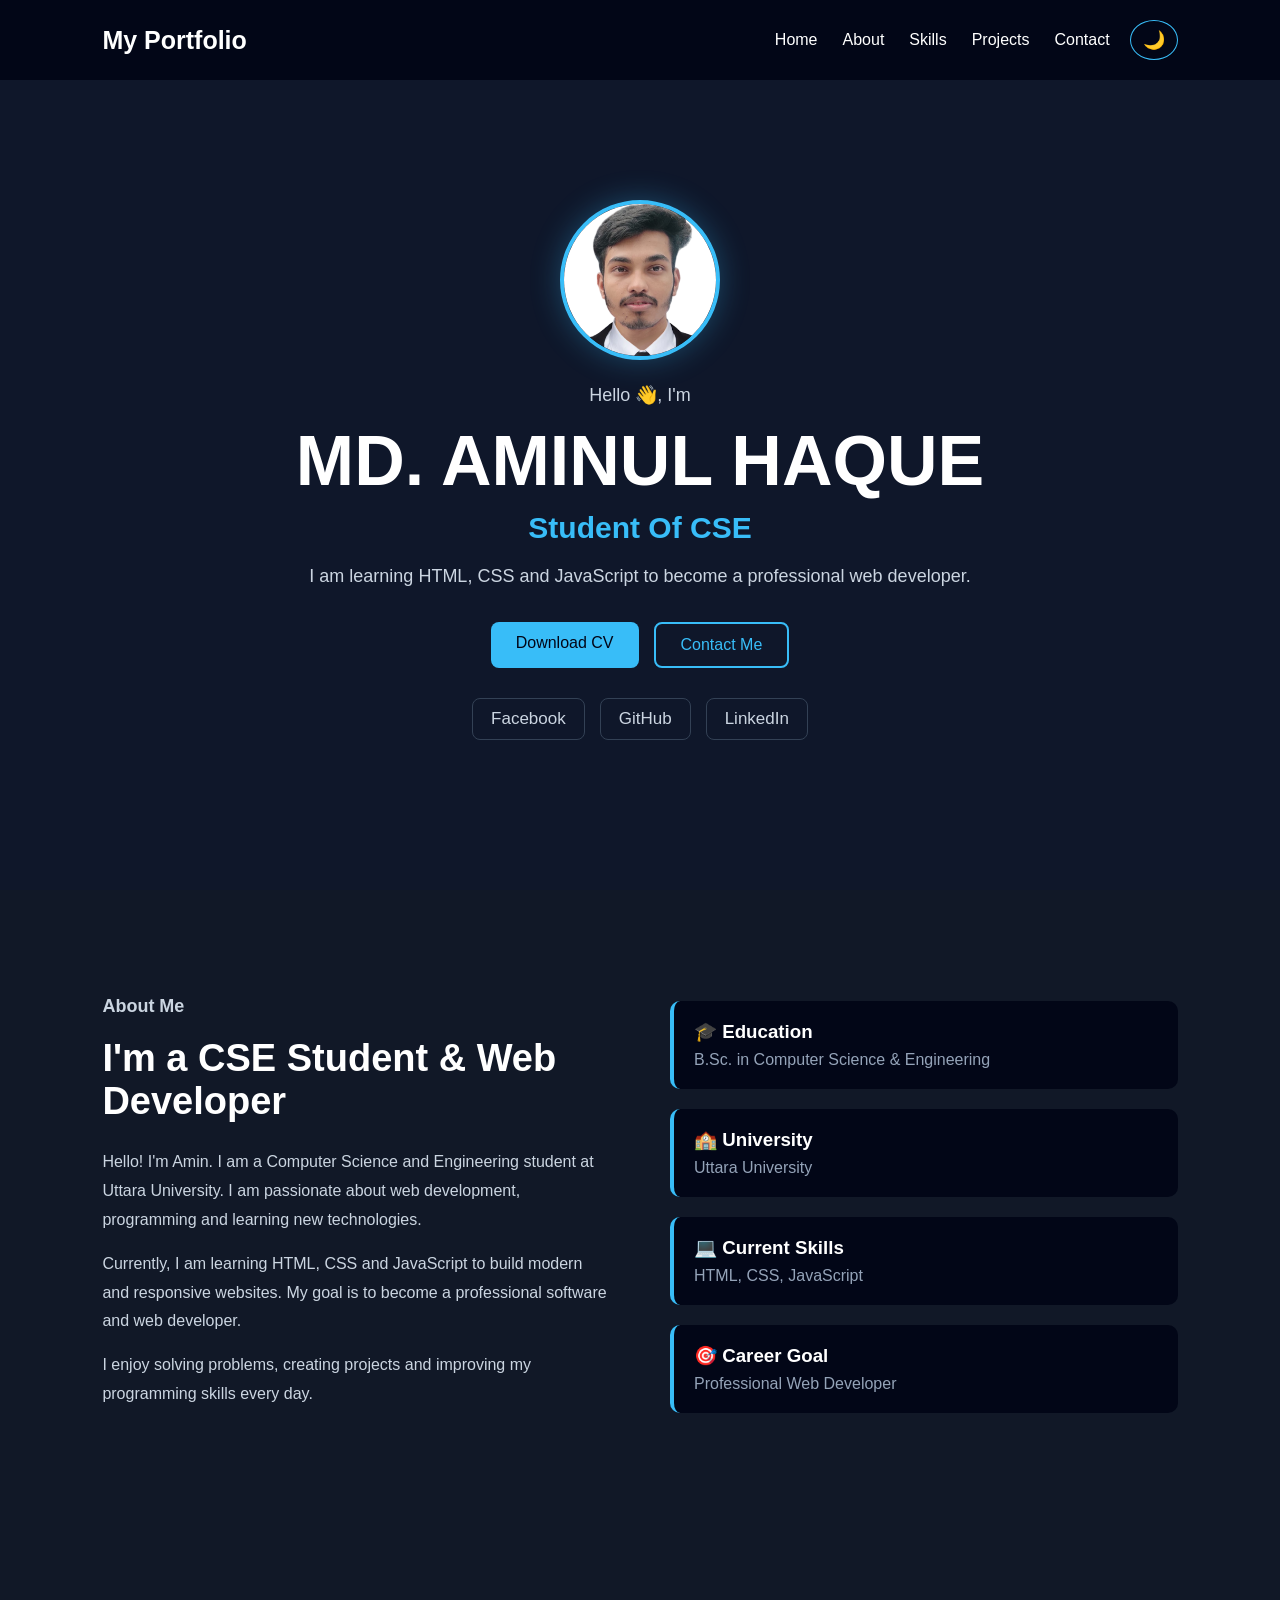
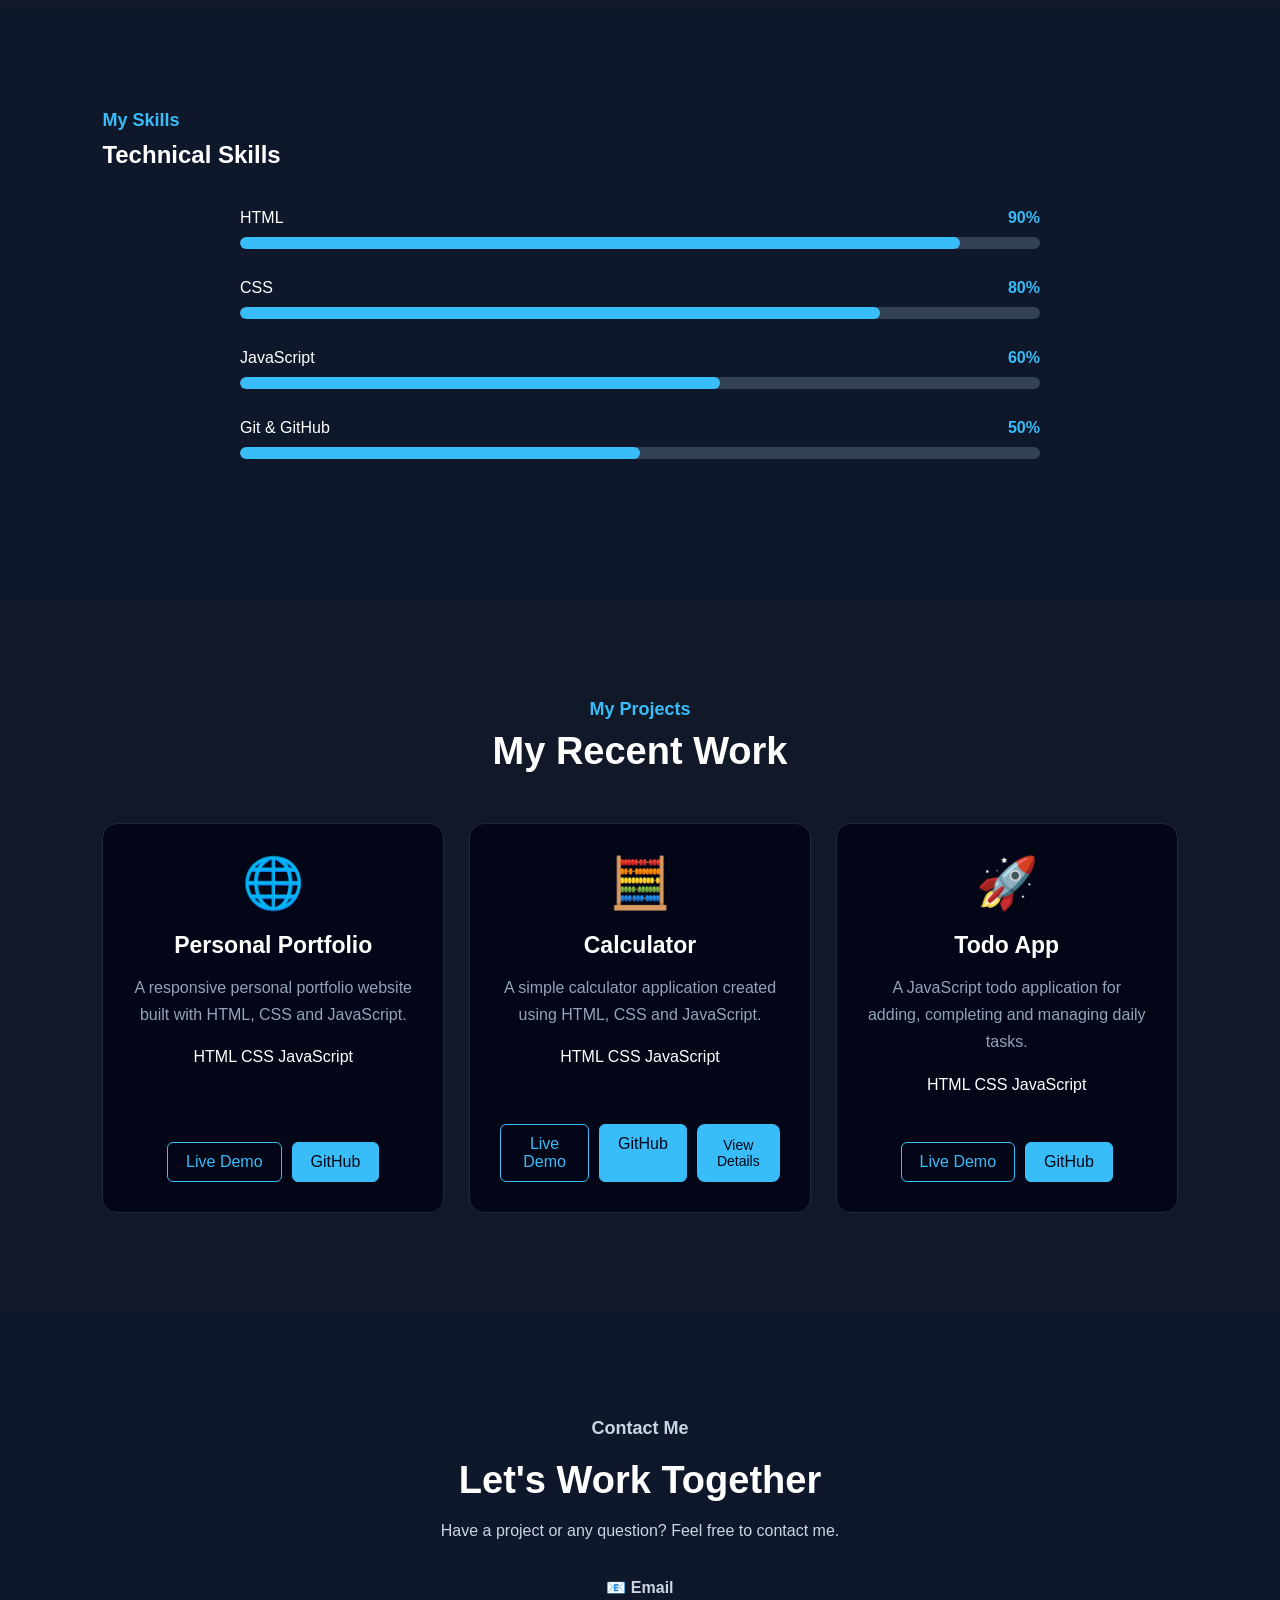
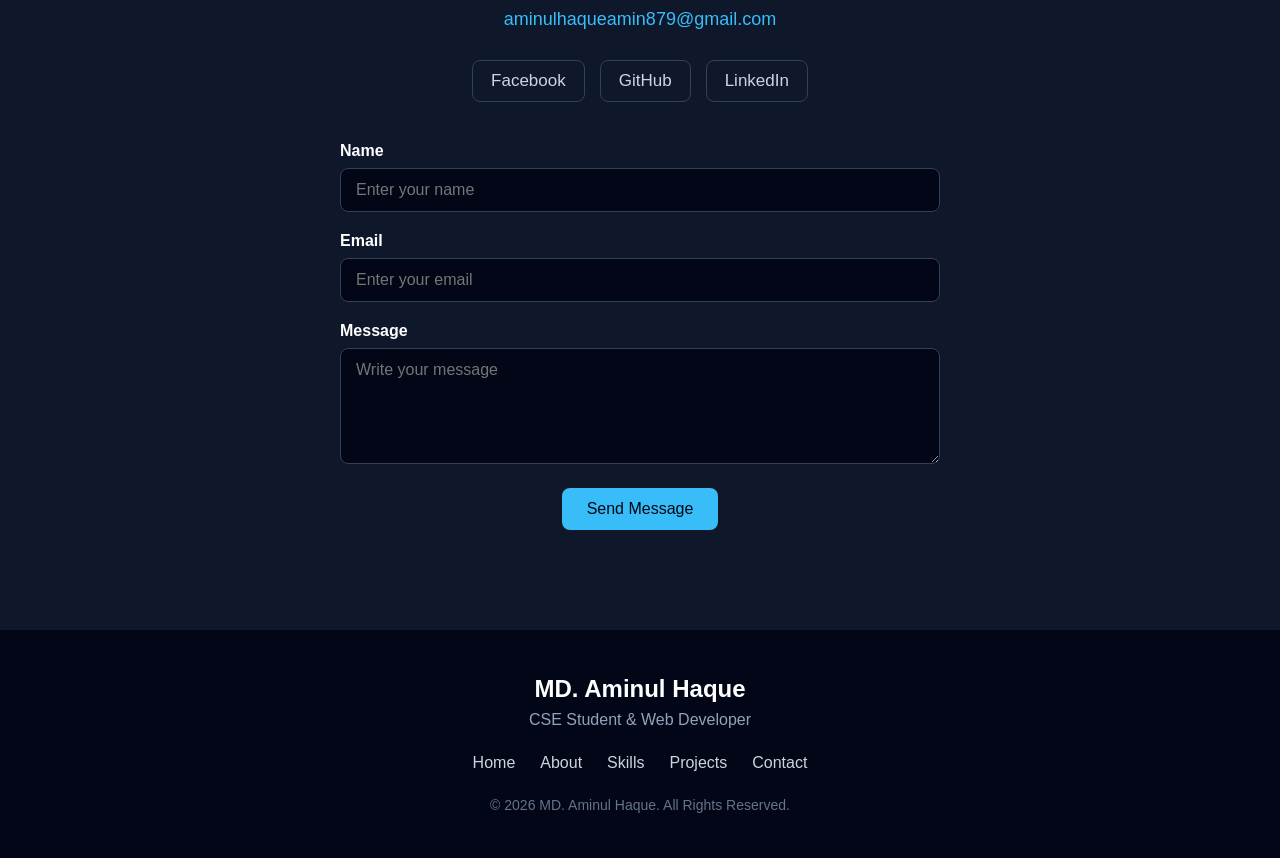
==== index.html @ 3e9710cd "Update index.html" ====
<!DOCTYPE html>
<html lang="en">

<head>

    <meta charset="UTF-8">

    <meta
        name="viewport"
        content="width=device-width, initial-scale=1.0"
    >

    <title>
        MD. Aminul Haque | CSE Student & Web Developer
    </title>

    <meta
        name="description"
        content="MD. Aminul Haque is a CSE student and web developer learning HTML, CSS and JavaScript."
    >

    <link rel="stylesheet" href="style.css">

</head>

<body>

  <!-- Navbar -->
<nav>

    <h2>My Portfolio</h2>


    <!-- Mobile Menu Button -->
    <button id="menu-button">
        ☰
    </button>


    <!-- Navigation Links -->
    <div class="nav-links">

        <a href="#home">
            Home
        </a>

        <a href="#about">
            About
        </a>

        <a href="#skills">
            Skills
        </a>

        <a href="#projects">
            Projects
        </a>

        <a href="#contact">
            Contact
        </a>


        <!-- Theme Button -->
        <button id="theme-button">
            🌙
        </button>

    </div>

</nav>


    <!-- Home Section -->
<section class="home" id="home">

    <div class="home-content">

        <div class="profile-image">
            <img src="profilo.png" alt="Amin Profile Photo">
        </div>

        <p>Hello 👋, I'm</p>

        <h1>MD. AMINUL HAQUE</h1>
        
        <h2 id="typing-text"></h2>

        <p>
            I am learning HTML, CSS and JavaScript
            to become a professional web developer.
        </p>

        <div class="home-buttons">

        <a href="Aminul-Haque-cv.pdf" download class="download-cv">
    Download CV
</a>

            <a href="#contact">
                <button class="contact-button">Contact Me</button>
            </a>
        
        </div>


        <!-- Social Media -->
        <div class="social-links">

            <a href="https://Facebook.com/aminkhancse" target="_blank">Facebook</a>

            <a href="https://github.com/aminulhaque-cse" target="_blank">GitHub</a>

            <a href="https://www.linkedin.com/in/md-aminulhaque" target="_blank">LinkedIn</a>

        </div>

    </div>

</section>


   <!-- About Section -->
<section class="about" id="about">

    <div class="about-content">

        <!-- About Text -->
        <div class="about-text">

            <p class="section-title">
                About Me
            </p>

            <h2>
                I'm a CSE Student & Web Developer
            </h2>

            <p>
                Hello! I'm Amin. I am a Computer Science and
                Engineering student at Uttara University.
                I am passionate about web development,
                programming and learning new technologies.
            </p>

            <p>
                Currently, I am learning HTML, CSS and JavaScript
                to build modern and responsive websites.
                My goal is to become a professional software
                and web developer.
            </p>

            <p>
                I enjoy solving problems, creating projects and
                improving my programming skills every day.
            </p>

        </div>


        <!-- About Information -->
        <div class="about-info">

            <div>

                <h3>🎓 Education</h3>

                <p>
                    B.Sc. in Computer Science & Engineering
                </p>

            </div>


            <div>

                <h3>🏫 University</h3>

                <p>
                    Uttara University
                </p>

            </div>


            <div>

                <h3>💻 Current Skills</h3>

                <p>
                    HTML, CSS, JavaScript
                </p>

            </div>


            <div>

                <h3>🎯 Career Goal</h3>

                <p>
                    Professional Web Developer
                </p>

            </div>

        </div>

    </div>

</section>


    <!-- Skills Section -->
<section class="skills" id="skills">

    <p class="section-title">My Skills</p>

    <h2>Technical Skills</h2>


    <div class="skills-content">


        <!-- HTML -->
        <div class="skill">

            <div class="skill-name">

                <span>HTML</span>

                <span>90%</span>

            </div>

            <div class="skill-bar">

                <div class="skill-progress html"></div>

            </div>

        </div>


        <!-- CSS -->
        <div class="skill">

            <div class="skill-name">

                <span>CSS</span>

                <span>80%</span>

            </div>

            <div class="skill-bar">

                <div class="skill-progress css"></div>

            </div>

        </div>


        <!-- JavaScript -->
        <div class="skill">

            <div class="skill-name">

                <span>JavaScript</span>

                <span>60%</span>

            </div>

            <div class="skill-bar">

                <div class="skill-progress javascript"></div>

            </div>

        </div>


        <!-- Git -->
        <div class="skill">

            <div class="skill-name">

                <span>Git & GitHub</span>

                <span>50%</span>

            </div>

            <div class="skill-bar">

                <div class="skill-progress git"></div>

            </div>

        </div>


    </div>

</section>

  <!-- =========================
     Projects Section
========================= -->

<section class="projects" id="projects">

    <p class="section-title">My Projects</p>

    <h2>My Recent Work</h2>


    <div class="project-container">


        <!-- =========================
             Project 1
        ========================= -->

        <div class="project-card">

            <div class="project-icon">
                🌐
            </div>

            <h3>Personal Portfolio</h3>

            <p>
                A responsive personal portfolio website
                built with HTML, CSS and JavaScript.
            </p>


            <div class="project-tags">

                <span>HTML</span>

                <span>CSS</span>

                <span>JavaScript</span>

            </div>


            <div class="project-buttons">

                <a
                    href="https://aminulhaque-cse.github.io/personal-portfolio/"
                    target="_blank"
                    class="project-btn"
                >
                    Live Demo
                </a>

                <a
                    href="https://github.com/aminulhaque-cse/personal-portfolio"
                    target="_blank"
                    class="project-btn github-btn"
                >
                    GitHub
                </a>

            </div>

        </div>



        <!-- =========================
             Project 2
        ========================= -->

        <div class="project-card">

            <div class="project-icon">
                🧮
            </div>

            <h3>Calculator</h3>

            <p>
                A simple calculator application
                created using HTML, CSS and JavaScript.
            </p>


            <div class="project-tags">

                <span>HTML</span>

                <span>CSS</span>

                <span>JavaScript</span>

            </div>


            <div class="project-buttons">

                <a
                    href="https://aminulhaque-cse.github.io/calculator/"
                    target="_blank"
                    class="project-btn"
                >
                    Live Demo
                </a>

                <a
                    href="https://github.com/aminulhaque-cse/calculator"
                    target="_blank"
                    class="project-btn github-btn"
                >
                    GitHub
                </a>

                <button
                    class="details-btn"
                    onclick="showDetails('calculator')"
                >
                    View Details
                </button>

            </div>

        </div>



        <!-- =========================
             Project 3
        ========================= -->

        <div class="project-card">

            <div class="project-icon">
                🚀
            </div>

            <h3>Todo App</h3>

            <p>
                A JavaScript todo application for
                adding, completing and managing daily tasks.
            </p>


            <div class="project-tags">

                <span>HTML</span>

                <span>CSS</span>

                <span>JavaScript</span>

            </div>


            <div class="project-buttons">

                <a
                    href="https://aminulhaque-cse.github.io/todo-app/"
                    target="_blank"
                    class="project-btn"
                >
                    Live Demo
                </a>

                <a
                    href="https://github.com/aminulhaque-cse/todo-app"
                    target="_blank"
                    class="project-btn github-btn"
                >
                    GitHub
                </a>

            </div>

        </div>


    </div>

</section>

    <!-- Contact Section -->
<section class="contact" id="contact">

    <p class="section-title">
        Contact Me
    </p>

    <h2>
        Let's Work Together
    </h2>

    <p>
        Have a project or any question?
        Feel free to contact me.
    </p>


    <!-- Email -->
    <div class="contact-email">

        <p>
            📧 Email
        </p>

        <a href="mailto:your-email@gmail.com">
            aminulhaqueamin879@gmail.com
        </a>

    </div>


    <!-- Social Links -->
    <div class="social-links">

        <a
            href="https://www.facebook.com/aminkhancse"
            target="_blank"
        >
            Facebook
        </a>


        <a
            href="https://github.com/"
            target="_blank"
        >
            GitHub
        </a>


        <a
            href="https://www.linkedin.com/"
            target="_blank"
        >
            LinkedIn
        </a>

    </div>


    <!-- Contact Form -->
    <form id="contact-form">

        <div class="form-group">

            <label for="name">
                Name
            </label>

            <input
                type="text"
                id="name"
                placeholder="Enter your name"
            >

        </div>


        <div class="form-group">

            <label for="email">
                Email
            </label>

            <input
                type="email"
                id="email"
                placeholder="Enter your email"
            >

        </div>


        <div class="form-group">

            <label for="message">
                Message
            </label>

            <textarea
                id="message"
                rows="5"
                placeholder="Write your message"
            ></textarea>

        </div>


        <button type="submit">
            Send Message
        </button>

    </form>

</section>

<!-- Footer -->

<footer>

    <div class="footer-content">

        <h3>MD. Aminul Haque</h3>

        <p>
            CSE Student & Web Developer
        </p>


        <div class="footer-links">

            <a href="#home">Home</a>

            <a href="#about">About</a>

            <a href="#skills">Skills</a>

            <a href="#projects">Projects</a>

            <a href="#contact">Contact</a>

        </div>


        <p class="copyright">
            © 2026 MD. Aminul Haque. All Rights Reserved.
        </p>

    </div>

</footer>

   
<script src="script.js"></script>

<!-- Back To Top Button -->

<button id="back-to-top">
    ↑
</button>

</body>

</html>
---- style.css ----
/* =========================
   Basic Setup
========================= */

* {
    margin: 0;
    padding: 0;
    box-sizing: border-box;
}

html {
    scroll-behavior: smooth;
}

body {
    font-family: Arial, sans-serif;
    background-color: #0f172a;
    color: white;
}


/* =========================
   Navbar
========================= */

nav {
    display: flex;
    justify-content: space-between;
    align-items: center;

    padding: 20px 8%;

    background-color: #020617;

    position: sticky;
    top: 0;

    z-index: 1000;
}

nav h2 {
    font-size: 25px;
}

.nav-links {
    display: flex;
    align-items: center;
}

nav a {
    color: white;
    text-decoration: none;

    margin-left: 25px;

    transition: 0.3s;
}

nav a:hover {
    color: #38bdf8;
}


/* =========================
   Home Section
========================= */

.home {
    min-height: 90vh;

    display: flex;
    justify-content: center;
    align-items: center;

    text-align: center;

    padding: 50px 8%;
}

.home-content {
    max-width: 700px;
}

.home-content p {
    font-size: 18px;

    margin: 15px 0;

    color: #cbd5e1;
}

.home-content h1 {
    font-size: 70px;

    margin: 10px 0;
}

.home-content h2 {
    font-size: 30px;

    color: #38bdf8;
}


/* =========================
   Button
========================= */

button {
    margin-top: 20px;

    padding: 12px 25px;

    border: none;

    border-radius: 8px;

    background-color: #38bdf8;

    color: #020617;

    font-size: 16px;

    cursor: pointer;

    transition: 0.3s;
}

button:hover {
    background-color: white;

    transform: translateY(-3px);
}


/* =========================
   About Section
========================= */

.about {
    min-height: 80vh;

    padding: 100px 8%;

    background-color: #111827;
}

.about-content {
    max-width: 1100px;

    margin: auto;

    display: flex;

    justify-content: space-between;

    align-items: center;

    gap: 60px;
}

.about-text {
    flex: 1;
}

.section-title {
    color: #38bdf8;

    font-size: 18px;

    font-weight: bold;

    margin-bottom: 10px;
}

.about-text h2 {
    font-size: 38px;

    margin: 15px 0 25px;
}

.about-text p {
    line-height: 1.8;

    margin-bottom: 15px;

    color: #cbd5e1;
}


/* About Information */

.about-info {
    flex: 1;

    display: flex;

    flex-direction: column;

    gap: 20px;
}

.about-info div {
    padding: 20px;

    background-color: #020617;

    border-radius: 10px;

    border-left: 4px solid #38bdf8;

    transition: 0.3s;
}

.about-info div:hover {
    transform: translateX(10px);
}

.about-info h3 {
    margin-bottom: 8px;
}

.about-info p {
    color: #94a3b8;
}


/* =========================
   Skills Section
========================= */

.skills {
    padding: 100px 8%;

    background-color: #0f172a;
}

.skills-content {
    max-width: 800px;

    margin: auto;
}

.skills-content h2 {
    font-size: 38px;

    margin-bottom: 40px;
}

.skill {
    margin-bottom: 25px;
}

.skill-name {
    display: flex;

    justify-content: space-between;

    margin-bottom: 8px;
}

.skill-bar {
    width: 100%;

    height: 10px;

    background-color: #334155;

    border-radius: 10px;

    overflow: hidden;
}

.skill-progress {
    height: 100%;

    background-color: #38bdf8;

    border-radius: 10px;
}


/* Skill Percentage */

.html {
    width: 90%;
}

.css {
    width: 80%;
}

.javascript {
    width: 60%;
}

.git {
    width: 50%;
}


/* =========================
   Projects Section
========================= */

.projects {
    padding: 100px 8%;

    background-color: #111827;

    text-align: center;
}

.projects h2 {
    font-size: 38px;

    margin-bottom: 50px;
}


.project-container {
    max-width: 1100px;

    margin: auto;

    display: grid;

    grid-template-columns: repeat(3, 1fr);

    gap: 25px;
}


/* Project Card */

.project-card {
    padding: 30px;

    background-color: #020617;

    border-radius: 15px;

    border: 1px solid #1e293b;

    transition: 0.3s;
}

.project-card:hover {
    transform: translateY(-10px);

    border-color: #38bdf8;

    box-shadow: 0 10px 30px rgba(0, 0, 0, 0.3);
}


/* Project Icon */

.project-icon {
    font-size: 45px;

    margin-bottom: 15px;
}


/* Project Title */

.project-card h3 {
    font-size: 23px;

    margin-bottom: 15px;
}


/* Project Description */

.project-card p {
    color: #94a3b8;

    line-height: 1.7;

    margin-bottom: 20px;
}


/* Technologies */

.project-tech {
    display: flex;

    justify-content: center;

    flex-wrap: wrap;

    gap: 8px;

    margin-bottom: 20px;
}

.project-tech span {
    padding: 6px 12px;

    background-color: #1e293b;

    color: #38bdf8;

    border-radius: 20px;

    font-size: 13px;
}


/* Project Buttons */

.project-buttons {
    display: flex;

    justify-content: center;

    gap: 10px;
}

.project-buttons a {
    text-decoration: none;
}

.project-buttons button {
    margin-top: 0;

    padding: 10px 16px;

    font-size: 14px;
}


/* GitHub Button */

.project-buttons .github-button {
    background-color: transparent;

    color: #38bdf8;

    border: 1px solid #38bdf8;
}

.project-buttons .github-button:hover {
    background-color: #38bdf8;

    color: #020617;
}

/* =========================
   Contact Section
========================= */

.contact {
    padding: 100px 8%;

    text-align: center;

    background-color: #0f172a;
}

.contact h2 {
    font-size: 38px;

    margin: 15px 0;
}

.contact p {
    color: #cbd5e1;

    line-height: 1.7;
}


/* Contact Email */

.contact-email {
    margin-top: 25px;

    margin-bottom: 10px;
}

.contact-email p {
    margin-bottom: 5px;

    color: #cbd5e1;
}

.contact-email a {
    color: #38bdf8;

    text-decoration: none;

    font-size: 18px;
}

.contact-email a:hover {
    color: white;
}


/* =========================
   Footer
========================= */

footer {
    padding: 25px;

    text-align: center;

    background-color: #020617;

    color: #94a3b8;
}


/* =========================
   Profile Image
========================= */

.profile-image {
    margin-bottom: 20px;
}

.profile-image img {
    width: 160px;

    height: 160px;

    object-fit: cover;

    border-radius: 50%;

    border: 4px solid #38bdf8;

    box-shadow: 0 0 30px rgba(56, 189, 248, 0.3);
}


/* =========================
   Home Buttons
========================= */

.home-buttons {
    display: flex;

    justify-content: center;

    gap: 15px;

    margin-top: 10px;
}

.home-buttons a {
    text-decoration: none;
}

.contact-button {
    background-color: transparent;

    color: #38bdf8;

    border: 2px solid #38bdf8;
}

.contact-button:hover {
    background-color: #38bdf8;

    color: #020617;
}


/* =========================
   Social Links
========================= */

.social-links {
    margin-top: 30px;

    display: flex;

    justify-content: center;

    gap: 25px;
}

.social-links a {
    color: #cbd5e1;

    text-decoration: none;

    font-size: 17px;

    transition: 0.3s;
}

.social-links a:hover {
    color: #38bdf8;

    transform: translateY(-3px);
}


/* =========================
   Theme Button
========================= */

#theme-button {
    margin-top: 0;

    margin-left: 20px;

    padding: 8px 12px;

    border: 1px solid #38bdf8;

    border-radius: 50%;

    background-color: transparent;

    color: white;

    cursor: pointer;

    font-size: 18px;
}

#theme-button:hover {
    background-color: #38bdf8;
}


/* =========================
   Mobile Menu Button
========================= */

#menu-button {
    display: none;

    margin: 0;

    padding: 8px 12px;

    background: transparent;

    color: white;

    border: 1px solid #38bdf8;

    border-radius: 6px;

    font-size: 22px;

    cursor: pointer;
}


/* =========================
   Light Mode
========================= */

.light-mode {
    background-color: #f8fafc;

    color: #020617;
}

.light-mode nav {
    background-color: white;
}

.light-mode nav a {
    color: #020617;
}

.light-mode nav h2 {
    color: #020617;
}

.light-mode .home {
    background-color: #f8fafc;
}

.light-mode .about {
    background-color: #e2e8f0;
}

.light-mode .skills {
    background-color: #f8fafc;
}

.light-mode .projects {
    background-color: #e2e8f0;
}

.light-mode .contact {
    background-color: #f8fafc;
}

.light-mode footer {
    background-color: white;

    color: #475569;
}

.light-mode .about-info div {
    background-color: white;
}

.light-mode .project-card {
    background-color: white;
}

.light-mode .contact-email a {
    color: #0284c7;
}

.light-mode #menu-button {
    color: #020617;
}


/* =========================
   Mobile Responsive
========================= */

@media (max-width: 768px) {

    nav {
        padding: 15px 20px;

        flex-direction: row;

        justify-content: space-between;

        align-items: center;
    }


    #menu-button {
        display: block;

        position: absolute;

        right: 20px;

        top: 15px;
    }


    .nav-links {
        display: none;

        position: absolute;

        top: 65px;

        left: 0;

        width: 100%;

        padding: 25px 0;

        background-color: #020617;

        flex-direction: column;

        align-items: center;

        gap: 20px;
    }


    .nav-links.active {
        display: flex;
    }


    .nav-links a {
        margin: 0;
    }


    #theme-button {
        margin: 0;
    }


    /* Light Mode Mobile Menu */

    .light-mode .nav-links {
        background-color: white;
    }


    /* Home */

    .home {
        padding: 70px 20px;
    }

    .home-content h1 {
        font-size: 50px;
    }

    .home-content h2 {
        font-size: 23px;
    }


    .home-buttons {
        flex-direction: column;

        align-items: center;
    }


    /* About */

    .about-content {
        flex-direction: column;

        text-align: center;
    }

    .about-text h2 {
        font-size: 30px;
    }


    /* Projects */

    .project-container {
        flex-direction: column;
    }


    /* Profile */

    .profile-image img {
        width: 130px;

        height: 130px;
    }


    /* Social Links */

    .social-links {
        flex-wrap: wrap;
    }
}

/* =========================
   Light Mode Text Fix
========================= */

.light-mode .home-content p {
    color: #475569;
}

.light-mode .home-content h1 {
    color: #020617;
}

.light-mode .home-content h2 {
    color: #0284c7;
}

.light-mode .social-links a {
    color: #475569;
}

.light-mode .social-links a:hover {
    color: #0284c7;
}

.light-mode .about-text p {
    color: #475569;
}

.light-mode .about-info p {
    color: #475569;
}

.light-mode .project-card p {
    color: #475569;
}

.light-mode .contact p {
    color: #475569;
}

/* =========================
   Typing Animation
========================= */

#typing-text {
    min-height: 40px;

    color: #38bdf8;

    font-size: 30px;
}

.light-mode #typing-text {
    color: #0284c7;
}
/* =========================
   Projects Light Mode
========================= */

.light-mode .projects {
    background-color: #e2e8f0;
}

.light-mode .project-card {
    background-color: white;
    border-color: #cbd5e1;
}

.light-mode .project-card p {
    color: #475569;
}

.light-mode .project-tech span {
    background-color: #e2e8f0;
    color: #0284c7;
}
/* =========================
   Projects Light Mode
========================= */

.light-mode .projects {
    background-color: #e2e8f0;
}

.light-mode .project-card {
    background-color: white;
    border-color: #cbd5e1;
}

.light-mode .project-card p {
    color: #475569;
}

.light-mode .project-tech span {
    background-color: #e2e8f0;
    color: #0284c7;
}


/* =========================
   Mobile Projects
========================= */

@media (max-width: 768px) {

    .project-container {
        grid-template-columns: 1fr;
    }

}

/* =========================
   Contact Form
========================= */

#contact-form {
    max-width: 600px;

    margin: 40px auto 0;

    text-align: left;
}


.form-group {
    margin-bottom: 20px;
}


.form-group label {
    display: block;

    margin-bottom: 8px;

    font-weight: bold;
}


.form-group input,
.form-group textarea {
    width: 100%;

    padding: 12px 15px;

    border: 1px solid #334155;

    border-radius: 8px;

    background-color: #020617;

    color: white;

    font-size: 16px;

    font-family: Arial, sans-serif;

    outline: none;

    transition: 0.3s;
}


.form-group input:focus,
.form-group textarea:focus {
    border-color: #38bdf8;

    box-shadow: 0 0 8px rgba(56, 189, 248, 0.2);
}


.form-group textarea {
    resize: vertical;
}


#contact-form button {
    display: block;

    margin: 10px auto 0;
}


/* =========================
   Contact Form Light Mode
========================= */

.light-mode .form-group input,
.light-mode .form-group textarea {
    background-color: white;

    color: #020617;

    border-color: #cbd5e1;
}


.light-mode .form-group label {
    color: #020617;
}

/* =========================
   Skills Upgrade
========================= */

.skills-content {
    max-width: 800px;

    margin: 40px auto 0;
}

.skill {
    margin-bottom: 30px;
}

.skill-name {
    display: flex;

    justify-content: space-between;

    margin-bottom: 10px;
}

.skill-name span:last-child {
    color: #38bdf8;
    font-weight: bold;
}

.skill-bar {
    width: 100%;

    height: 12px;

    background-color: #334155;

    border-radius: 20px;

    overflow: hidden;
}

.skill-progress {
    height: 100%;

    background-color: #38bdf8;

    border-radius: 20px;

    transition: width 1s ease;
}

/* =========================
   Skills Light Mode
========================= */

.light-mode .skill-bar {
    background-color: #cbd5e1;
}

.light-mode .skill-name span:first-child {
    color: #020617;
}

.light-mode .skill-name span:last-child {
    color: #0284c7;
}
/* =========================
   FIX SKILLS PROGRESS BAR
========================= */

.skills-content {
    max-width: 800px;
    margin: 40px auto;
}

.skill {
    margin-bottom: 30px;
}

.skill-name {
    display: flex;
    justify-content: space-between;
    align-items: center;
    margin-bottom: 10px;
}

.skill-name span:first-child {
    color: white;
}

.skill-name span:last-child {
    color: #38bdf8;
    font-weight: bold;
}

.skill-bar {
    width: 100%;
    height: 12px;
    background-color: #334155;
    border-radius: 20px;
    overflow: hidden;
}

.skill-progress {
    height: 100%;
    background-color: #38bdf8;
    border-radius: 20px;
}

/* Progress Percentage */

.skill-progress.html {
    width: 90%;
}

.skill-progress.css {
    width: 80%;
}

.skill-progress.javascript {
    width: 60%;
}

.skill-progress.git {
    width: 50%;
}


/* Light Mode */

.light-mode .skill-name span:first-child {
    color: #020617;
}

.light-mode .skill-bar {
    background-color: #cbd5e1;
}

.light-mode .skill-progress {
    background-color: #0284c7;
}
/* =========================
   About Section Upgrade
========================= */

.about-text p {
    line-height: 1.8;
}

.about-info div {
    position: relative;

    overflow: hidden;
}

.about-info div::before {
    content: "";

    position: absolute;

    top: 0;
    left: 0;

    width: 0;
    height: 100%;

    background-color: rgba(56, 189, 248, 0.08);

    transition: 0.3s;
}

.about-info div:hover::before {
    width: 100%;
}

.about-info h3,
.about-info p {
    position: relative;

    z-index: 1;
}

/* =========================
   Projects Upgrade
========================= */

.project-icon {
    font-size: 50px;

    margin-bottom: 20px;
}


.project-card {
    border: 1px solid #1e293b;

    min-height: 390px;

    display: flex;

    flex-direction: column;

    justify-content: space-between;
}


.project-card p {
    margin-bottom: 20px;
}


/* Project Technologies */

.project-tech {
    display: flex;

    justify-content: center;

    flex-wrap: wrap;

    gap: 8px;

    margin: 15px 0 25px;
}


.project-tech span {
    padding: 6px 12px;

    background-color: #1e293b;

    color: #38bdf8;

    border-radius: 20px;

    font-size: 13px;
}


/* Project Buttons */

.project-buttons {
    display: flex;

    justify-content: center;

    gap: 10px;

    margin-top: auto;
}


.project-btn {
    display: inline-block;

    padding: 10px 18px;

    border: 1px solid #38bdf8;

    border-radius: 6px;

    color: #38bdf8;

    text-decoration: none;

    transition: 0.3s;
}


.project-btn:hover {
    background-color: #38bdf8;

    color: #020617;

    transform: translateY(-3px);
}


.github-btn {
    background-color: #38bdf8;

    color: #020617;
}


.github-btn:hover {
    background-color: transparent;

    color: #38bdf8;
}


/* =========================
   Projects Light Mode
========================= */

.light-mode .project-card {
    border-color: #cbd5e1;
}


.light-mode .project-tech span {
    background-color: #e2e8f0;

    color: #0284c7;
}

/* =========================
   Contact Upgrade
========================= */

.contact-email {
    margin-top: 30px;
}


.contact-email p {
    margin-bottom: 8px;
    font-weight: bold;
}


.contact-email a {
    display: inline-block;

    color: #38bdf8;

    text-decoration: none;

    font-size: 18px;

    transition: 0.3s;
}


.contact-email a:hover {
    color: white;

    transform: translateY(-2px);
}


/* Social Links */

.social-links {
    margin: 30px 0;

    display: flex;

    justify-content: center;

    align-items: center;

    flex-wrap: wrap;

    gap: 15px;
}


.social-links a {
    display: inline-block;

    padding: 10px 18px;

    border: 1px solid #334155;

    border-radius: 8px;

    color: #cbd5e1;

    text-decoration: none;

    transition: 0.3s;
}


.social-links a:hover {
    color: #38bdf8;

    border-color: #38bdf8;

    transform: translateY(-3px);
}


/* Contact Form */

#contact-form {
    max-width: 600px;

    margin: 40px auto 0;

    text-align: left;
}


.form-group {
    margin-bottom: 20px;
}


.form-group label {
    display: block;

    margin-bottom: 8px;

    font-weight: bold;
}


.form-group input,
.form-group textarea {
    width: 100%;

    padding: 12px 15px;

    border: 1px solid #334155;

    border-radius: 8px;

    background-color: #020617;

    color: white;

    font-size: 16px;

    font-family: Arial, sans-serif;

    outline: none;

    transition: 0.3s;
}


.form-group input:focus,
.form-group textarea:focus {
    border-color: #38bdf8;

    box-shadow: 0 0 8px rgba(56, 189, 248, 0.2);
}


.form-group textarea {
    resize: vertical;
}


/* Light Mode */

.light-mode .social-links a {
    color: #334155;

    border-color: #cbd5e1;
}


.light-mode .social-links a:hover {
    color: #0284c7;

    border-color: #0284c7;
}


.light-mode .form-group input,
.light-mode .form-group textarea {
    background-color: white;

    color: #020617;

    border-color: #cbd5e1;
}

/* =========================
   Mobile Navbar
========================= */

#menu-button {
    display: none;

    margin: 0;

    padding: 8px 12px;

    background: transparent;

    color: white;

    border: 1px solid #38bdf8;

    border-radius: 6px;

    font-size: 22px;

    cursor: pointer;
}


/* =========================
   Mobile Navigation
========================= */

@media (max-width: 768px) {

    nav {
        position: sticky;

        top: 0;

        min-height: 70px;
    }


    #menu-button {
        display: block;

        position: absolute;

        right: 20px;

        top: 15px;
    }


    .nav-links {
        display: none;

        width: 100%;

        flex-direction: column;

        align-items: center;

        gap: 18px;

        padding-top: 20px;

        padding-bottom: 10px;
    }


    .nav-links.active {
        display: flex;
    }


    .nav-links a {
        margin: 0;
    }


    #theme-button {
        margin: 0;
    }

}
/* =========================
   Back To Top Button
========================= */

#back-to-top {

    position: fixed;

    bottom: 25px;

    right: 25px;

    width: 45px;

    height: 45px;

    border: none;

    border-radius: 50%;

    background-color: #38bdf8;

    color: #020617;

    font-size: 22px;

    font-weight: bold;

    cursor: pointer;

    display: none;

    align-items: center;

    justify-content: center;

    z-index: 999;

    transition: 0.3s;
}


#back-to-top:hover {

    background-color: white;

    transform: translateY(-5px);

}
/* =========================
   Download CV Button
========================= */

.download-cv {

    display: inline-block;

    margin-top: 20px;

    padding: 12px 25px;

    border-radius: 8px;

    background-color: #38bdf8;

    color: #020617;

    text-decoration: none;

    font-size: 16px;

    transition: 0.3s;
}


.download-cv:hover {

    background-color: white;

    transform: translateY(-3px);

}
/* =========================
   Home Animation
========================= */

.home-content {
    animation: fadeUp 1s ease;
}

.profile-image {
    animation: fadeUp 1s ease;
}


@keyframes fadeUp {

    from {
        opacity: 0;
        transform: translateY(30px);
    }

    to {
        opacity: 1;
        transform: translateY(0);
    }

}
/* Profile Floating Animation */

.profile-image img {
    animation: floating 3s ease-in-out infinite;
}


@keyframes floating {

    0% {
        transform: translateY(0);
    }

    50% {
        transform: translateY(-8px);
    }

    100% {
        transform: translateY(0);
    }

}

/* =========================
   Professional Footer
========================= */

footer {
    padding: 45px 8% 25px;

    text-align: center;

    background-color: #020617;

    color: #94a3b8;
}


.footer-content {
    max-width: 800px;

    margin: auto;
}


.footer-content h3 {
    color: white;

    font-size: 24px;

    margin-bottom: 8px;
}


.footer-content > p {
    margin-bottom: 20px;
}


.footer-links {
    display: flex;

    justify-content: center;

    flex-wrap: wrap;

    gap: 25px;

    margin: 25px 0;
}


.footer-links a {
    color: #cbd5e1;

    text-decoration: none;

    transition: 0.3s;
}


.footer-links a:hover {
    color: #38bdf8;

    transform: translateY(-2px);
}


.copyright {
    font-size: 14px;

    margin-top: 25px;

    color: #64748b;
}


/* =========================
   Footer Light Mode
========================= */

.light-mode footer {
    background-color: white;

    color: #475569;
}


.light-mode .footer-content h3 {
    color: #020617;
}


.light-mode .footer-links a {
    color: #334155;
}


.light-mode .footer-links a:hover {
    color: #0284c7;
}

/* =========================
   Final Responsive Polish
========================= */

@media (max-width: 768px) {

    /* Navbar */

    nav {
        padding: 18px 20px;
    }

    nav h2 {
        font-size: 22px;
    }


    /* Home */

    .home {
        min-height: auto;

        padding: 80px 20px;
    }

    .home-content h1 {
        font-size: 45px;

        line-height: 1.2;
    }

    .home-content h2 {
        font-size: 22px;
    }

    .home-content p {
        font-size: 16px;
    }


    /* Profile */

    .profile-image img {
        width: 130px;
        height: 130px;
    }


    /* About */

    .about {
        padding: 80px 20px;
    }

    .about-content {
        gap: 35px;
    }

    .about-text h2 {
        font-size: 30px;
        line-height: 1.3;
    }


    /* Skills */

    .skills {
        padding: 80px 20px;
    }

    .skills-content h2 {
        font-size: 30px;
    }


    /* Projects */

    .projects {
        padding: 80px 20px;
    }

    .projects h2 {
        font-size: 30px;
    }

    .project-container {
        gap: 20px;
    }

    .project-card {
        min-height: auto;
    }


    /* Contact */

    .contact {
        padding: 80px 20px;
    }

    .contact h2 {
        font-size: 30px;
    }


    /* Contact Form */

    #contact-form {
        width: 100%;
    }


    /* Footer */

    footer {
        padding: 40px 20px 20px;
    }

    .footer-links {
        gap: 15px;
    }


    /* Back To Top */

    #back-to-top {
        width: 42px;
        height: 42px;

        right: 15px;
        bottom: 15px;
    }

}
html,
body {
    overflow-x: hidden;
}
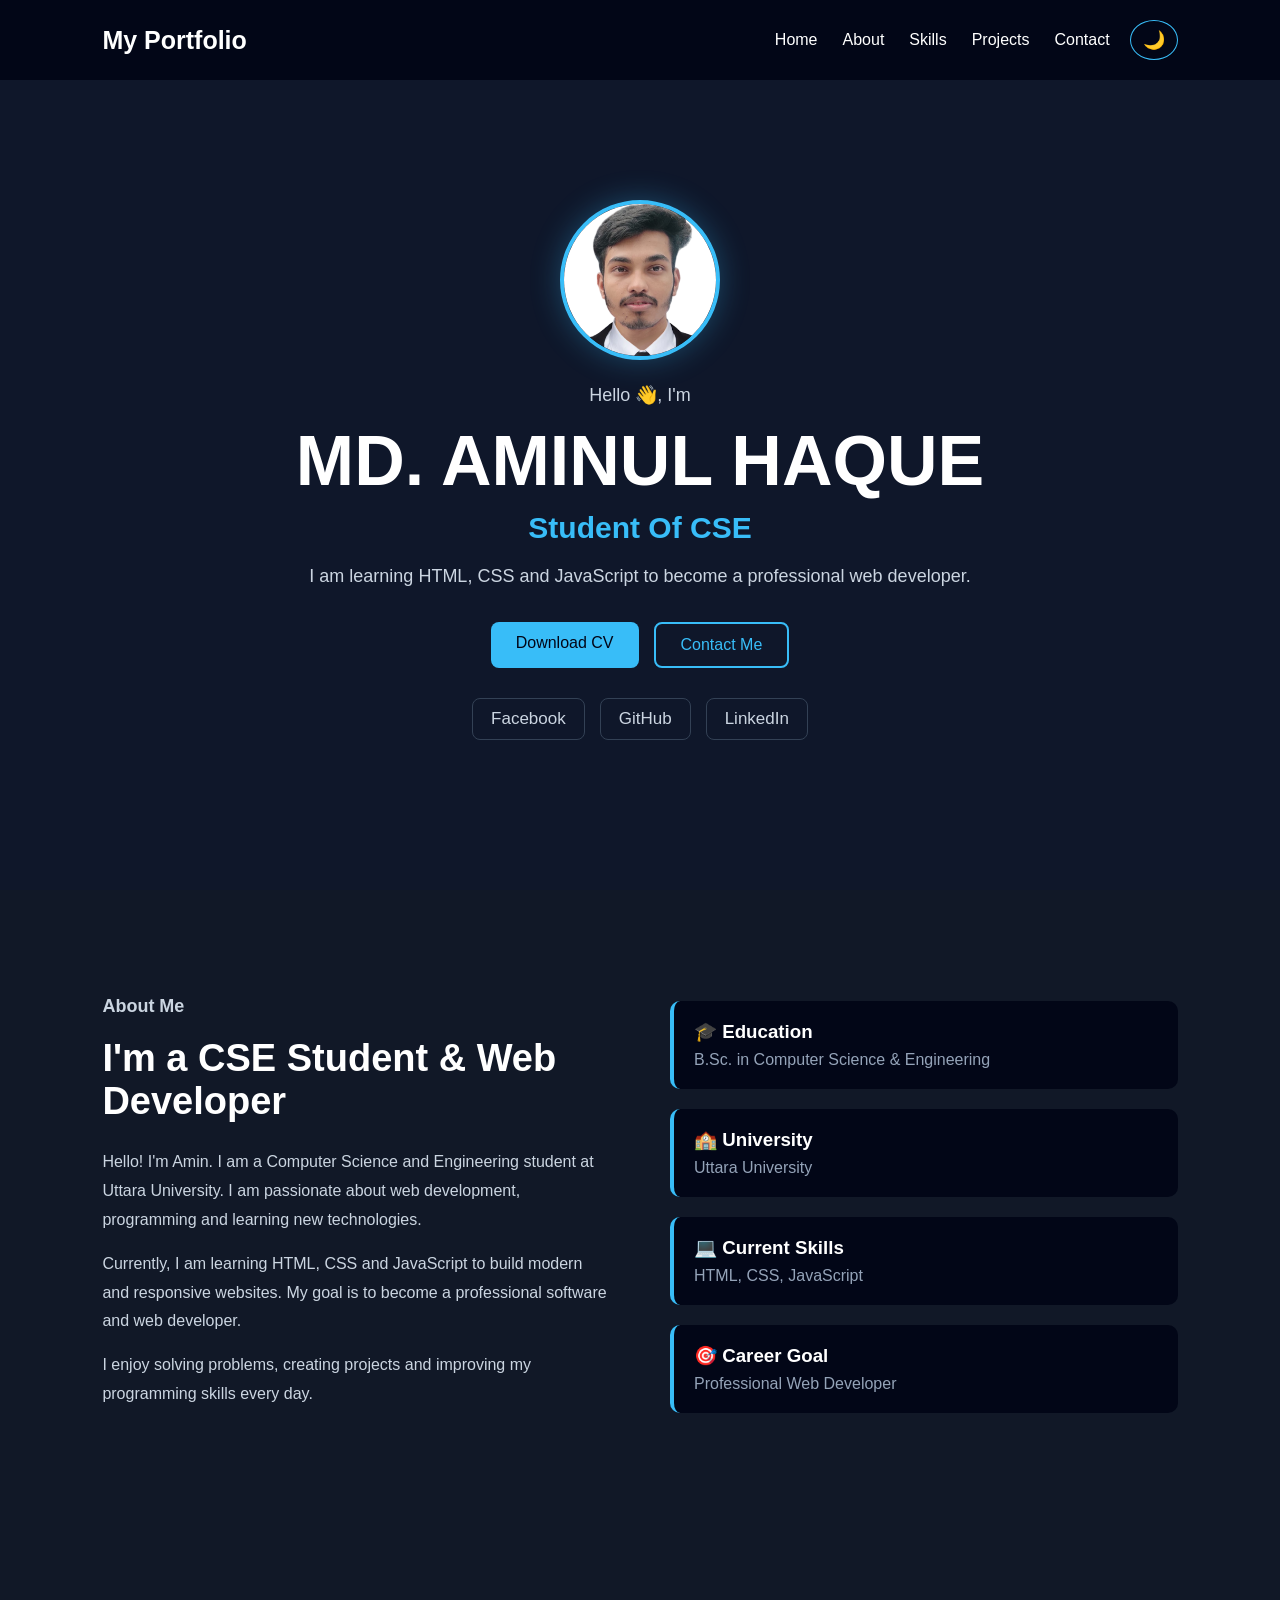
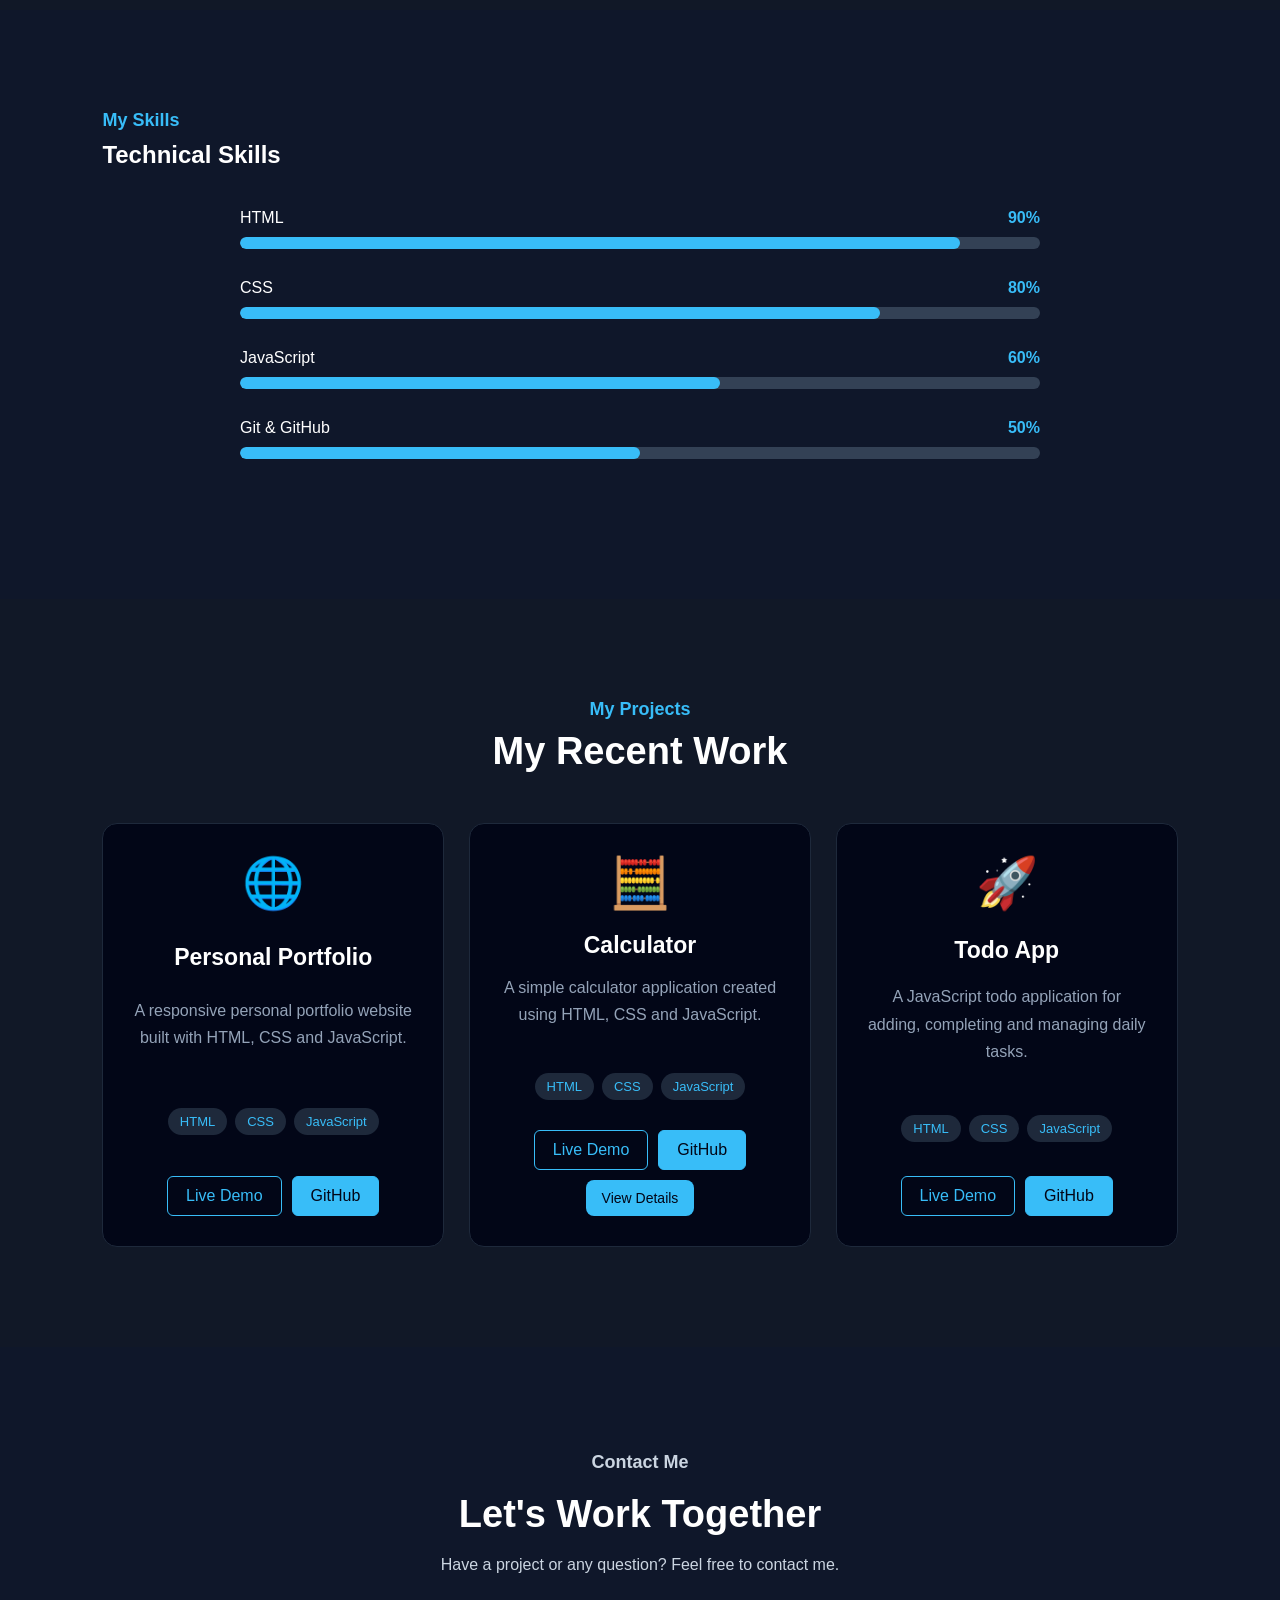
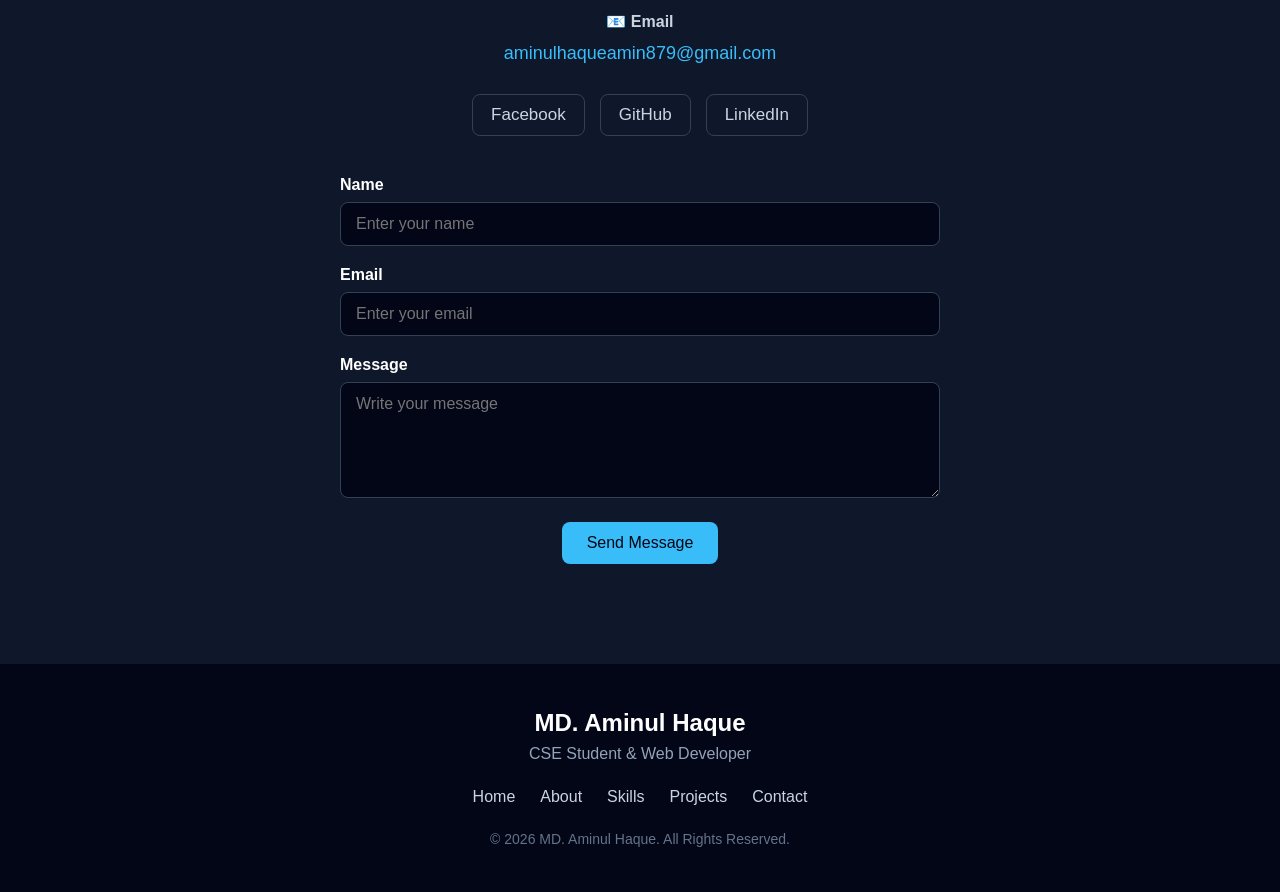
==== commit 3646df14: "Update index.html" ====
--- a/index.html
+++ b/index.html
@@ -10,19 +10,26 @@
         content="width=device-width, initial-scale=1.0"
     >
 
-    <title>
-        MD. Aminul Haque | CSE Student & Web Developer
-    </title>
+    <title>MD. Aminul Haque | CSE Student & Web Developer</title>
 
     <meta
         name="description"
         content="MD. Aminul Haque is a CSE student and web developer learning HTML, CSS and JavaScript."
     >
 
+    <meta
+        name="author"
+        content="MD. Aminul Haque"
+    >
+
+    <meta
+        name="keywords"
+        content="MD Aminul Haque, Aminul Haque, CSE Student, Web Developer, HTML, CSS, JavaScript, Portfolio"
+    >
+
     <link rel="stylesheet" href="style.css">
 
 </head>
-
 <body>
 
   <!-- Navbar -->
--- a/style.css
+++ b/style.css
@@ -1973,4 +1973,73 @@
 html,
 body {
     overflow-x: hidden;
-}+}
+/* =========================
+   Project Tags
+========================= */
+
+.project-tags {
+    display: flex;
+
+    justify-content: center;
+
+    flex-wrap: wrap;
+
+    gap: 8px;
+
+    margin-top: 25px;
+}
+
+.project-tags span {
+    padding: 6px 12px;
+
+    background-color: #1e293b;
+
+    color: #38bdf8;
+
+    border-radius: 20px;
+
+    font-size: 13px;
+}
+
+
+/* =========================
+   Project Icon
+========================= */
+
+.project-icon {
+    font-size: 50px;
+
+    margin-bottom: 20px;
+}
+
+
+/* =========================
+   Project Buttons
+========================= */
+
+.project-buttons {
+    display: flex;
+
+    justify-content: center;
+
+    align-items: center;
+
+    flex-wrap: wrap;
+
+    gap: 10px;
+
+    margin-top: 30px;
+}
+
+.project-buttons .project-btn {
+    margin: 0;
+
+    white-space: nowrap;
+}
+
+.project-buttons .details-btn {
+    margin: 0;
+
+    white-space: nowrap;
+}
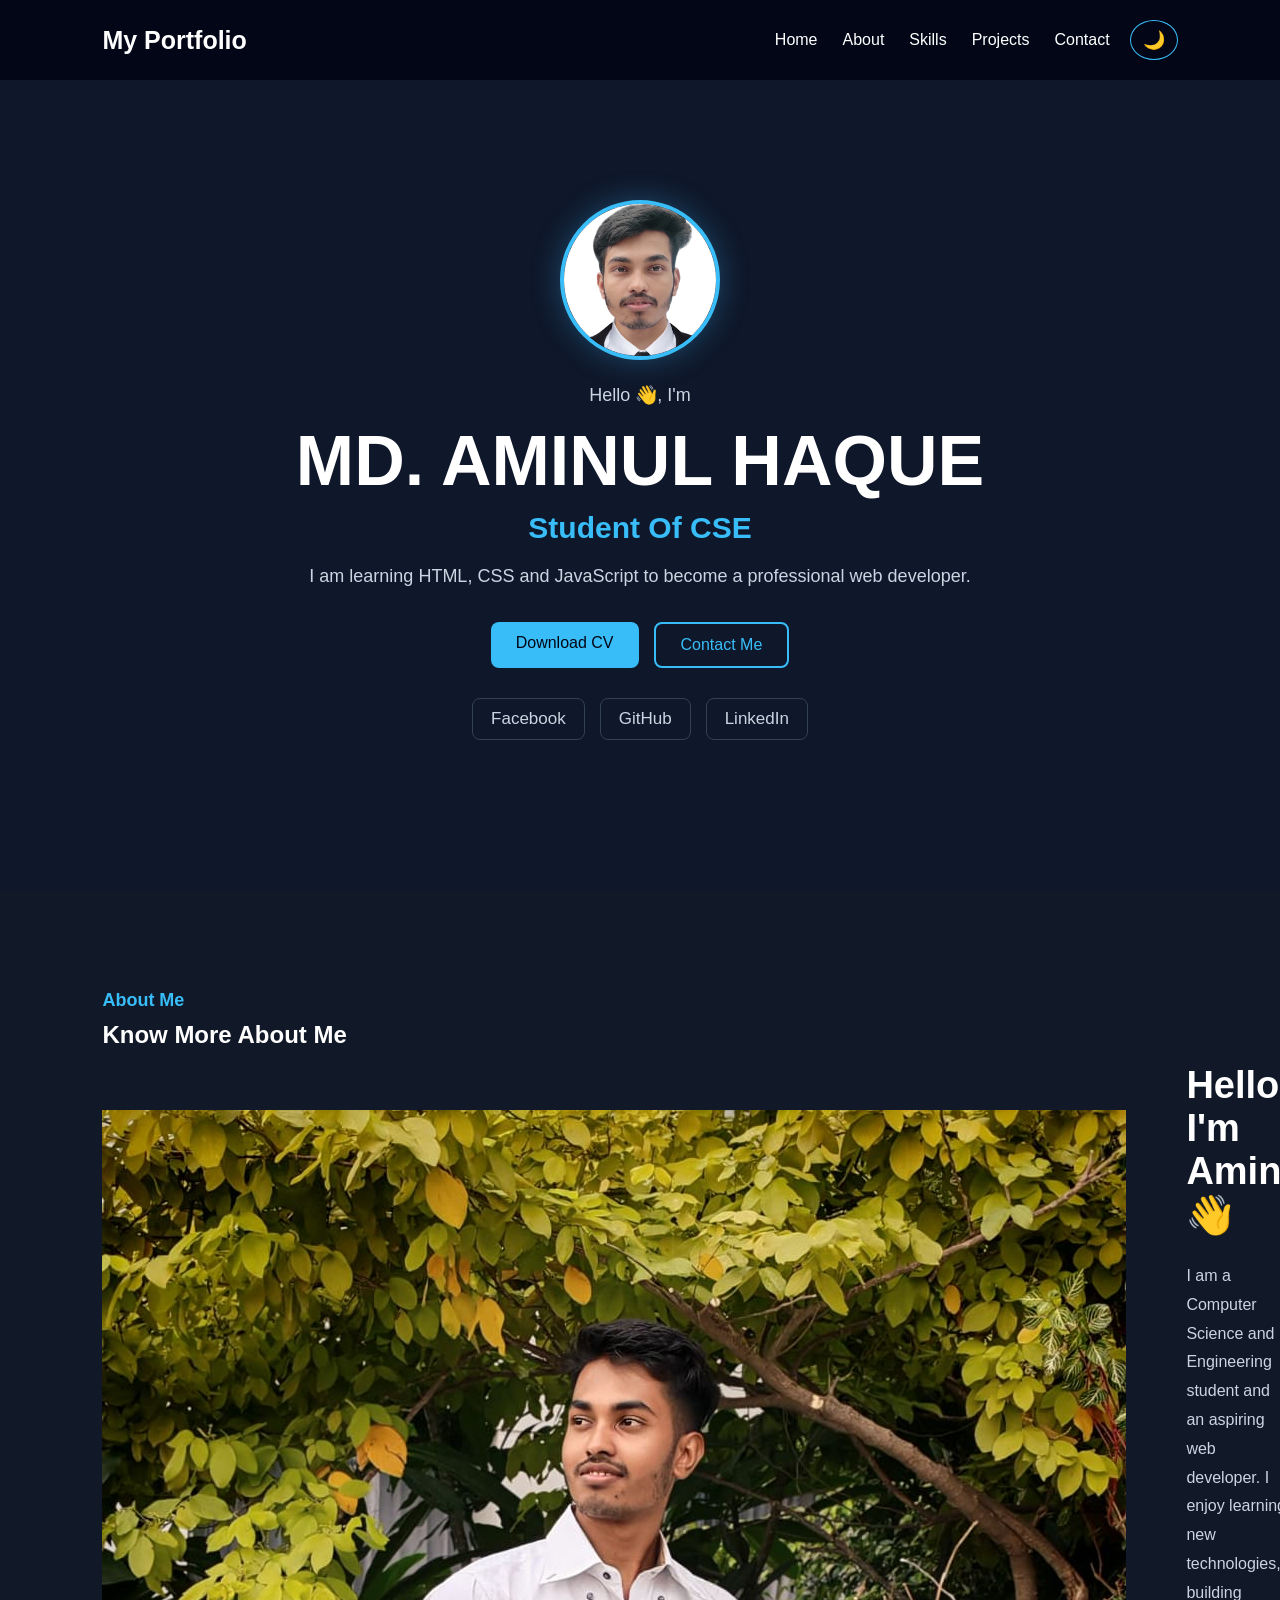
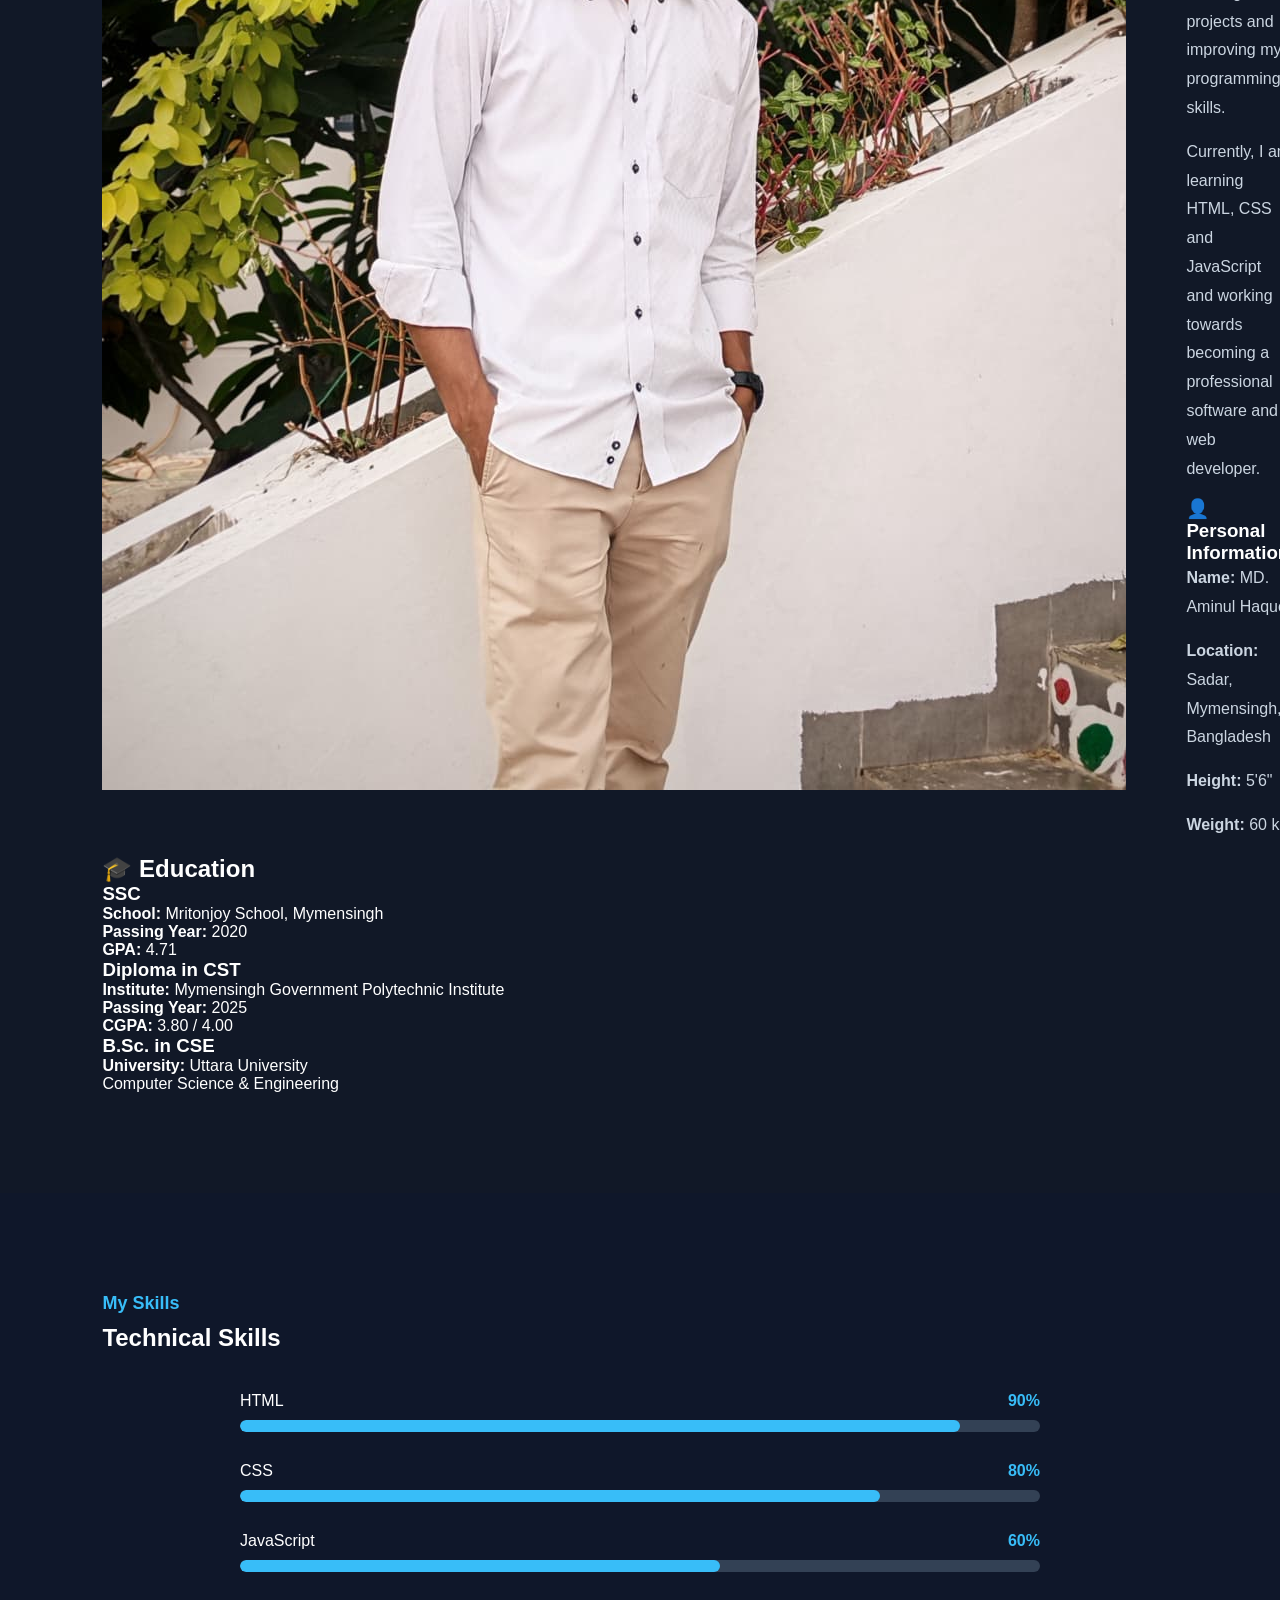
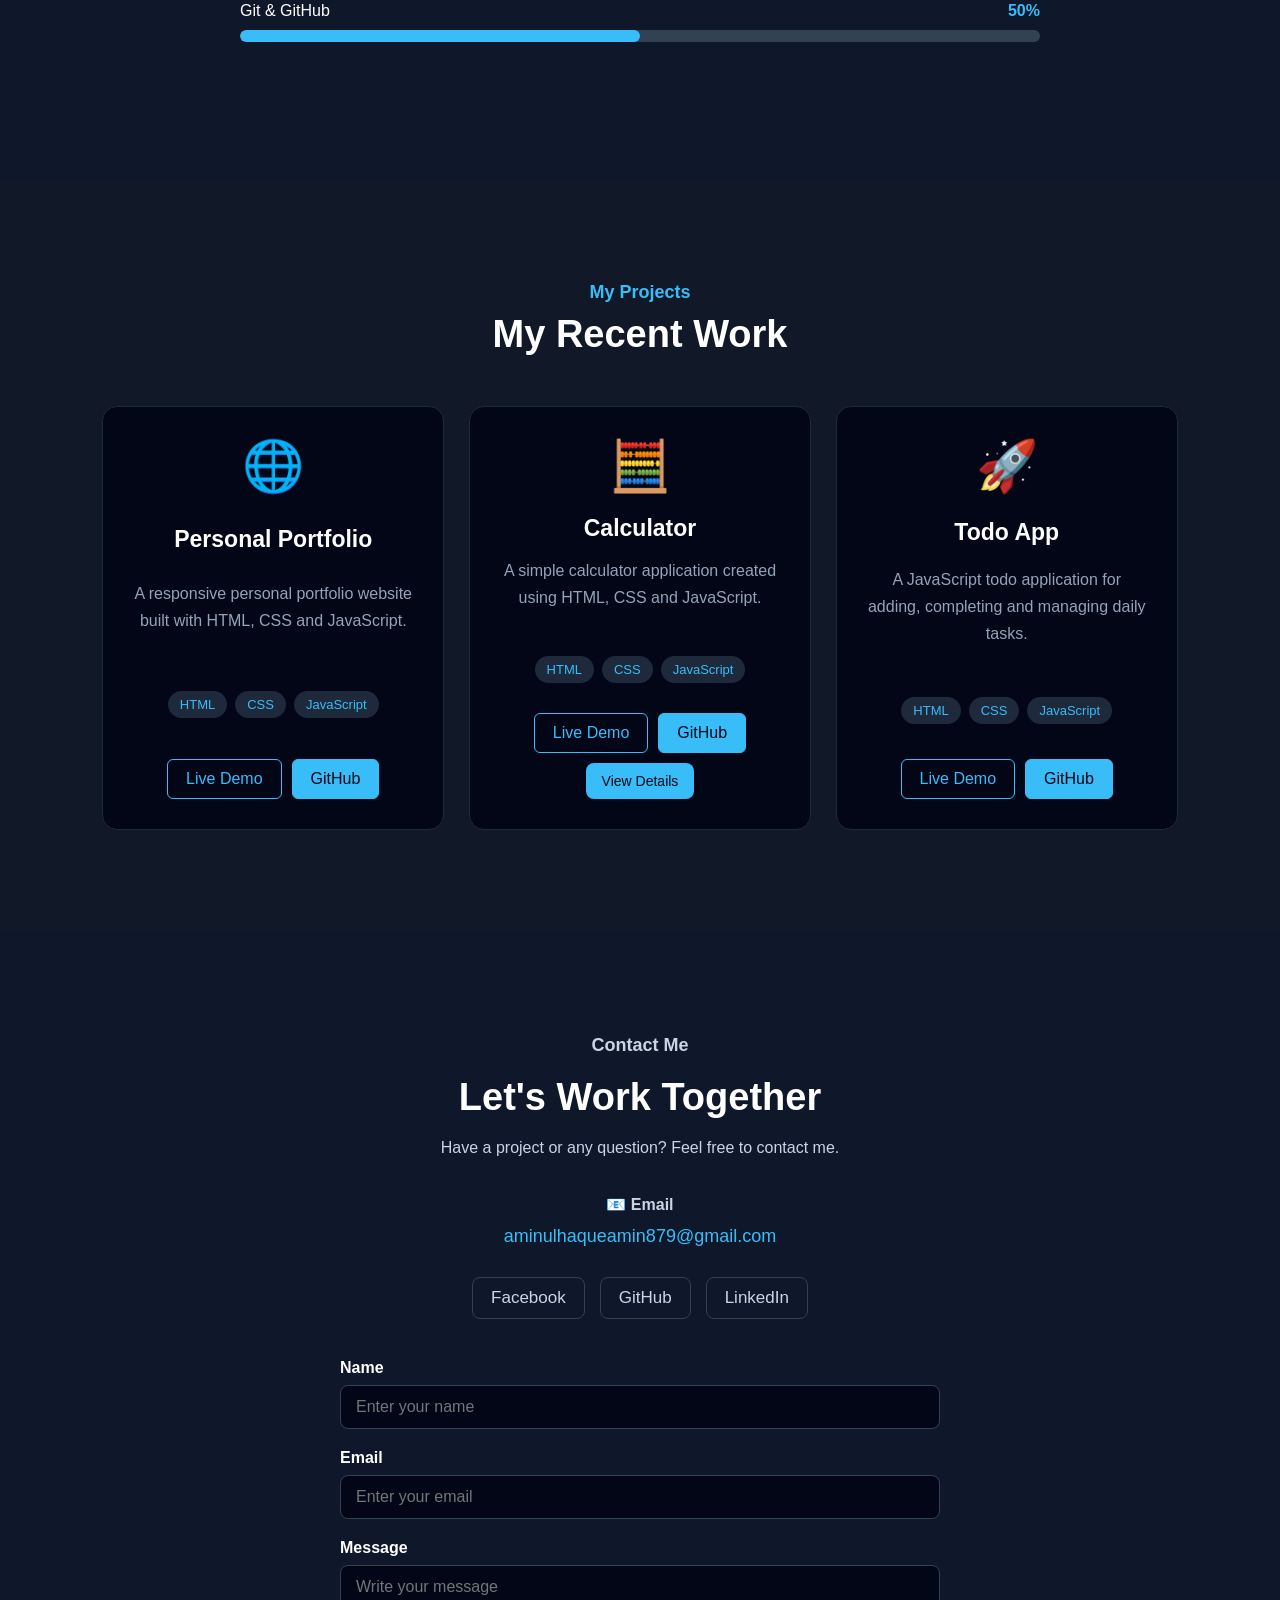
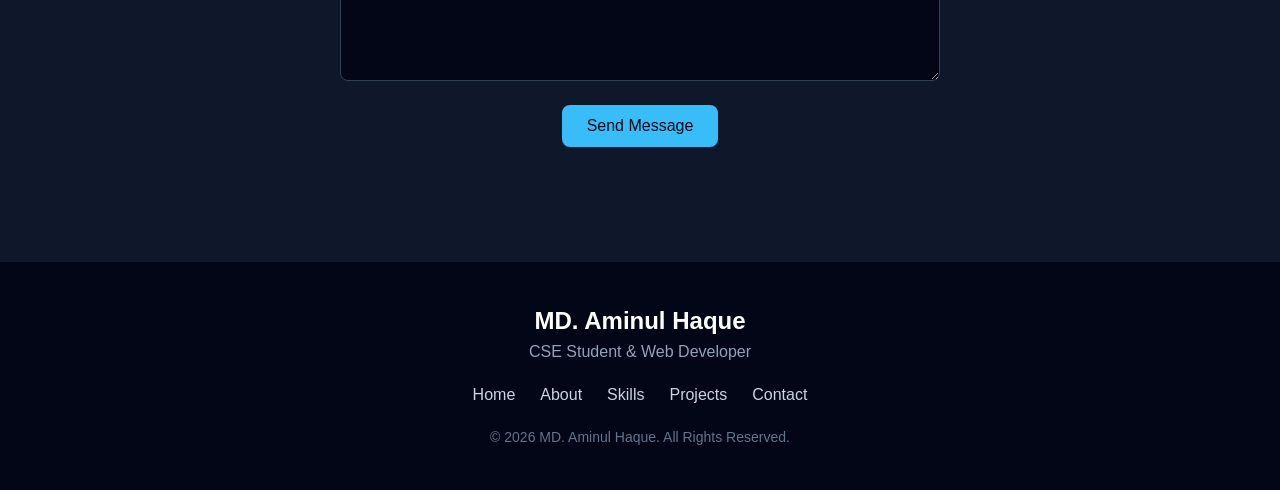
==== commit 8598c361: "Update index.html" ====
--- a/index.html
+++ b/index.html
@@ -27,6 +27,46 @@
         content="MD Aminul Haque, Aminul Haque, CSE Student, Web Developer, HTML, CSS, JavaScript, Portfolio"
     >
 
+    <link
+        rel="canonical"
+        href="https://aminulhaque-cse.github.io/personal-portfolio/"
+    >
+
+    <meta
+        property="og:title"
+        content="MD. Aminul Haque | CSE Student & Web Developer"
+    >
+
+    <meta
+        property="og:description"
+        content="Personal portfolio of MD. Aminul Haque, a CSE student and web developer."
+    >
+
+    <meta
+        property="og:type"
+        content="website"
+    >
+
+    <meta
+        property="og:url"
+        content="https://aminulhaque-cse.github.io/personal-portfolio/"
+    >
+    <script type="application/ld+json">
+{
+    "@context": "https://schema.org",
+    "@type": "Person",
+    "name": "MD. Aminul Haque",
+    "url": "https://aminulhaque-cse.github.io/personal-portfolio/",
+    "jobTitle": "CSE Student and Web Developer",
+    "description": "CSE student and web developer learning HTML, CSS and JavaScript.",
+    "sameAs": [
+        "https://github.com/aminulhaque-cse",
+        "https://www.linkedin.com/in/md-aminulhaque",
+        "https://www.facebook.com/aminkhancse"
+    ]
+}
+</script>
+    <link rel="icon" type="image/png" href="favicon.png">
     <link rel="stylesheet" href="style.css">
 
 </head>
@@ -127,89 +167,166 @@
 </section>
 
 
-   <!-- About Section -->
+<!-- About Section -->
+
 <section class="about" id="about">
 
+    <p class="section-title">
+        About Me
+    </p>
+
+    <h2>Know More About Me</h2>
+
+
     <div class="about-content">
 
+
+        <!-- About Photo -->
+
+        <div class="about-image">
+
+            <img
+                src="about.jpg.jpeg"
+                alt="MD. Aminul Haque"
+            >
+
+        </div>
+
+
         <!-- About Text -->
+
         <div class="about-text">
 
-            <p class="section-title">
-                About Me
-            </p>
-
             <h2>
-                I'm a CSE Student & Web Developer
+                Hello! I'm Amin 👋
             </h2>
 
             <p>
-                Hello! I'm Amin. I am a Computer Science and
-                Engineering student at Uttara University.
-                I am passionate about web development,
-                programming and learning new technologies.
+                I am a Computer Science and Engineering student
+                and an aspiring web developer. I enjoy learning
+                new technologies, building projects and improving
+                my programming skills.
             </p>
 
             <p>
                 Currently, I am learning HTML, CSS and JavaScript
-                to build modern and responsive websites.
-                My goal is to become a professional software
-                and web developer.
+                and working towards becoming a professional
+                software and web developer.
             </p>
 
-            <p>
-                I enjoy solving problems, creating projects and
-                improving my programming skills every day.
-            </p>
-
-        </div>
-
-
-        <!-- About Information -->
-        <div class="about-info">
-
-            <div>
-
-                <h3>🎓 Education</h3>
+
+            <!-- Personal Information -->
+
+            <div class="personal-info">
+
+                <h3>👤 Personal Information</h3>
+
+                <div class="info-grid">
+
+                    <p>
+                        <strong>Name:</strong>
+                        MD. Aminul Haque
+                    </p>
+
+                    <p>
+                        <strong>Location:</strong>
+                        Sadar, Mymensingh, Bangladesh
+                    </p>
+
+                    <p>
+                        <strong>Height:</strong>
+                        5'6"
+                    </p>
+
+                    <p>
+                        <strong>Weight:</strong>
+                        60 kg
+                    </p>
+
+                </div>
+
+            </div>
+
+        </div>
+
+    </div>
+
+
+    <!-- Education Section -->
+
+    <div class="education-section">
+
+        <h2>🎓 Education</h2>
+
+
+        <div class="education-container">
+
+
+            <!-- SSC -->
+
+            <div class="education-card">
+
+                <h3>SSC</h3>
 
                 <p>
-                    B.Sc. in Computer Science & Engineering
+                    <strong>School:</strong>
+                    Mritonjoy School, Mymensingh
                 </p>
 
-            </div>
-
-
-            <div>
-
-                <h3>🏫 University</h3>
-
                 <p>
+                    <strong>Passing Year:</strong>
+                    2020
+                </p>
+
+                <p>
+                    <strong>GPA:</strong>
+                    4.71
+                </p>
+
+            </div>
+
+
+            <!-- Diploma -->
+
+            <div class="education-card">
+
+                <h3>Diploma in CST</h3>
+
+                <p>
+                    <strong>Institute:</strong>
+                    Mymensingh Government Polytechnic Institute
+                </p>
+
+                <p>
+                    <strong>Passing Year:</strong>
+                    2025
+                </p>
+
+                <p>
+                    <strong>CGPA:</strong>
+                    3.80 / 4.00
+                </p>
+
+            </div>
+
+
+            <!-- University -->
+
+            <div class="education-card">
+
+                <h3>B.Sc. in CSE</h3>
+
+                <p>
+                    <strong>University:</strong>
                     Uttara University
                 </p>
 
-            </div>
-
-
-            <div>
-
-                <h3>💻 Current Skills</h3>
-
                 <p>
-                    HTML, CSS, JavaScript
+                    Computer Science & Engineering
                 </p>
 
             </div>
 
-
-            <div>
-
-                <h3>🎯 Career Goal</h3>
-
-                <p>
-                    Professional Web Developer
-                </p>
-
-            </div>
 
         </div>
 
@@ -557,59 +674,76 @@
 
 
     <!-- Contact Form -->
-    <form id="contact-form">
-
-        <div class="form-group">
-
-            <label for="name">
-                Name
-            </label>
-
-            <input
-                type="text"
-                id="name"
-                placeholder="Enter your name"
-            >
-
-        </div>
-
-
-        <div class="form-group">
-
-            <label for="email">
-                Email
-            </label>
-
-            <input
-                type="email"
-                id="email"
-                placeholder="Enter your email"
-            >
-
-        </div>
-
-
-        <div class="form-group">
-
-            <label for="message">
-                Message
-            </label>
-
-            <textarea
-                id="message"
-                rows="5"
-                placeholder="Write your message"
-            ></textarea>
-
-        </div>
-
-
-        <button type="submit">
-            Send Message
-        </button>
-
-    </form>
-
+    
+<!-- Contact Form -->
+
+<form
+    id="contact-form"
+    action="https://formspree.io/f/moeqjooj"
+    method="POST"
+>
+
+    <div class="form-group">
+
+        <label for="name">
+            Name
+        </label>
+
+        <input
+            type="text"
+            id="name"
+            name="name"
+            placeholder="Enter your name"
+            required
+        >
+
+    </div>
+
+
+    <div class="form-group">
+
+        <label for="email">
+            Email
+        </label>
+
+        <input
+            type="email"
+            id="email"
+            name="email"
+            placeholder="Enter your email"
+            required
+        >
+
+    </div>
+
+
+    <div class="form-group">
+
+        <label for="message">
+            Message
+        </label>
+
+        <textarea
+            id="message"
+            name="message"
+            rows="5"
+            placeholder="Write your message"
+            required
+        ></textarea>
+
+    </div>
+
+
+    <button type="submit" id="submit-button">
+        Send Message
+    </button>
+
+
+    <!-- Success / Error Message -->
+
+    <p id="form-status"></p>
+
+</form>
 </section>
 
 <!-- Footer -->
--- a/style.css
+++ b/style.css
@@ -2043,3 +2043,39 @@
 
     white-space: nowrap;
 }
+/* =========================
+   Contact Form Message
+========================= */
+
+#form-status {
+
+    margin-top: 15px;
+
+    text-align: center;
+
+    font-weight: bold;
+
+}
+
+
+.success-message {
+
+    color: #22c55e;
+
+}
+
+
+.error-message {
+
+    color: #ef4444;
+
+}
+
+
+#submit-button:disabled {
+
+    opacity: 0.7;
+
+    cursor: not-allowed;
+
+}
